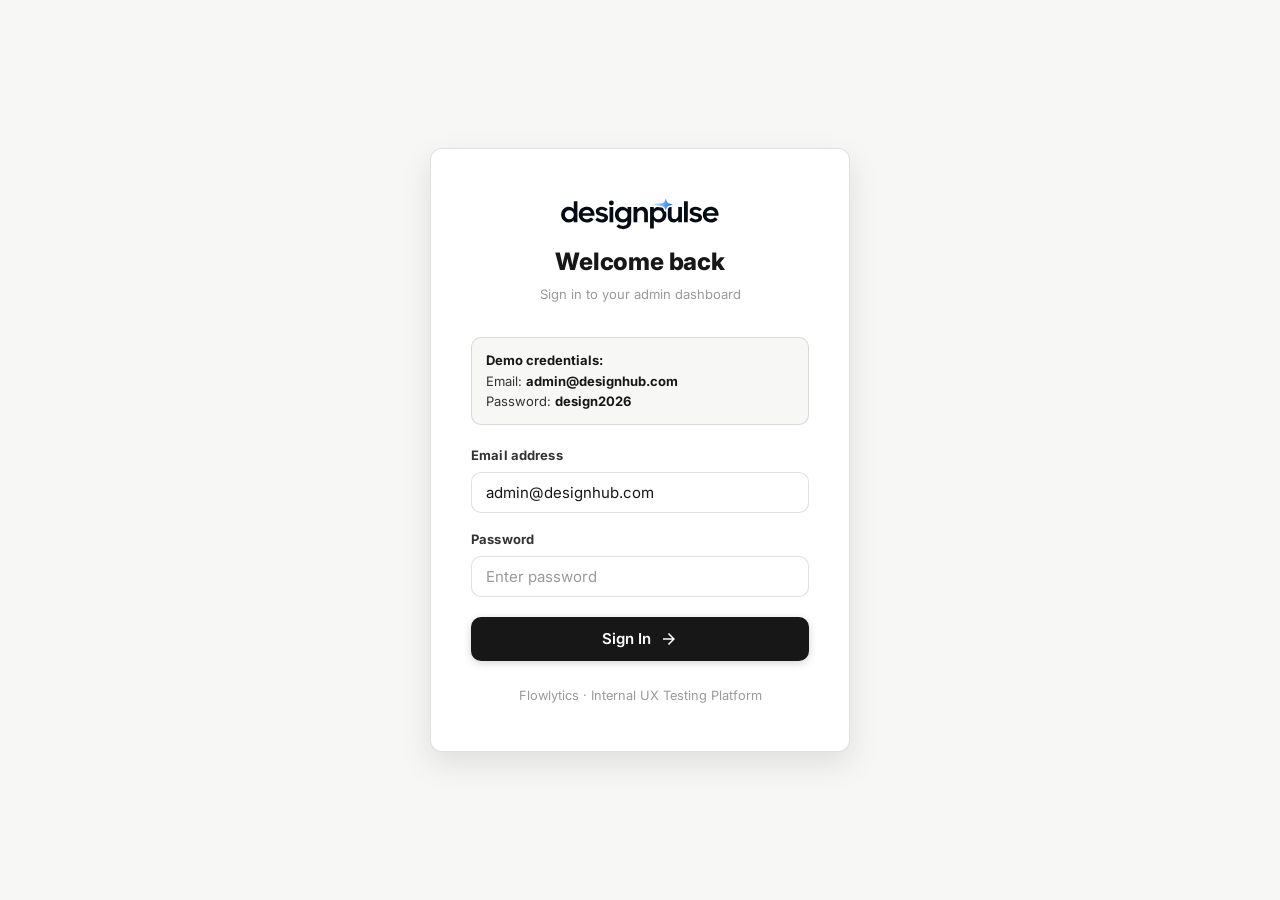
==== admin/index.html @ f1238954 "Initial commit: Design Test Hub / Flowlytics static prototype UX testing platform prototype - admin " ====
<!DOCTYPE html>
<html lang="en">
<head>
  <meta charset="UTF-8">
  <meta name="viewport" content="width=device-width, initial-scale=1.0">
  <title>Dashboard · Flowlytics</title>
  <meta name="description" content="Admin dashboard for Flowlytics - manage your UX testing studies">
  <link rel="stylesheet" href="../css/globals.css">
  <style>
    .study-card {
      position: relative;
      display: flex;
      flex-direction: column;
      background: var(--bg-card);
      border: 1px solid var(--border-subtle);
      border-radius: var(--radius-xl);
      overflow: hidden;
      transition: all var(--transition-fast);
      cursor: pointer;
    }
    .study-card:hover {
      border-color: var(--border-default);
      box-shadow: var(--shadow-md);
      transform: translateY(-2px);
    }
    .study-card-delete-btn {
      flex-shrink: 0;
      width: 28px;
      height: 28px;
      border-radius: var(--radius-sm);
      border: 1px solid rgba(239,68,68,0.25);
      background: rgba(239,68,68,0.08);
      color: var(--text-danger);
      display: flex;
      align-items: center;
      justify-content: center;
      opacity: 0;
      transition: opacity var(--transition-fast), background var(--transition-fast);
      cursor: pointer;
    }
    .study-card:hover .study-card-delete-btn { opacity: 1; }
    .study-card-delete-btn:hover { background: rgba(239,68,68,0.16); }
    .study-card-header-tags {
      display: flex;
      align-items: center;
      gap: 8px;
      flex-shrink: 0;
    }
    .study-card-header {
      padding: 22px 24px 16px;
      display: flex;
      align-items: flex-start;
      justify-content: space-between;
      gap: 12px;
    }
    .study-card-meta {
      display: flex;
      gap: 16px;
      padding: 0 24px 16px;
      flex-wrap: wrap;
    }
    .study-meta-stat {
      display: flex;
      align-items: center;
      gap: 5px;
      font-size: 0.8125rem;
      color: var(--text-tertiary);
    }
    .study-meta-stat strong { color: var(--text-secondary); font-weight: 600; }
    .study-card-actions {
      margin-top: auto;
      display: flex;
      gap: 8px;
      padding: 14px 24px;
      border-top: 1px solid var(--border-subtle);
      background: var(--bg-surface);
      flex-wrap: wrap;
    }
    .studies-grid {
      display: grid;
      grid-template-columns: repeat(auto-fill, minmax(340px, 1fr));
      gap: 16px;
    }
    .create-study-btn {
      background: var(--bg-card);
      border: 2px dashed var(--border-default);
      border-radius: var(--radius-xl);
      padding: 40px 24px;
      text-align: center;
      cursor: pointer;
      transition: all var(--transition-normal);
      display: flex;
      flex-direction: column;
      align-items: center;
      gap: 10px;
    }
    .create-study-btn:hover {
      background: var(--bg-card-hover);
      border-color: var(--brand-primary);
      transform: translateY(-2px);
    }
    .create-study-btn .cs-icon {
      width: 52px; height: 52px;
      background: linear-gradient(135deg, var(--brand-accent), var(--brand-primary));
      border-radius: var(--radius-lg);
      display: flex; align-items: center; justify-content: center;
      color: #fff;
      margin-bottom: 4px;
    }
    .completion-bar {
      height: 4px;
      background: var(--bg-card-hover);
      border-radius: 2px;
      overflow: hidden;
      margin: 12px 24px 18px;
    }
    .completion-fill {
      height: 100%;
      border-radius: 2px;
      background: linear-gradient(90deg, var(--brand-primary), var(--brand-accent));
      transition: width 0.6s ease;
    }
    .header-stats {
      display: grid;
      grid-template-columns: repeat(4, 1fr);
      gap: 12px;
    }
    .dashboard-hero {
      position: relative;
      margin: -32px -40px 32px;
      padding: 32px 40px 28px;
      overflow: hidden;
      background-image: url('../top-bg.png');
      background-size: cover;
      background-position: center;
    }
    .dashboard-hero-inner { max-width: 1100px; margin: 0 auto; }
    .dashboard-hero .page-title, .dashboard-hero .page-subtitle { color: #fff; }
    .dashboard-hero .btn-primary {
      background: linear-gradient(135deg, #ffffff, #e2e2e2);
      color: #171717;
      box-shadow: 0 2px 10px rgba(0,0,0,0.25);
    }
    .dashboard-hero .btn-primary:hover:not(:disabled) {
      background: linear-gradient(135deg, #ffffff, #f2f2f2);
      box-shadow: 0 4px 16px rgba(0,0,0,0.3);
    }
    .dashboard-hero .page-subtitle { color: rgba(255,255,255,0.75); }
    .view-toggle {
      display: flex;
      gap: 2px;
      background: var(--bg-surface);
      border: 1px solid var(--border-subtle);
      border-radius: var(--radius-md);
      padding: 3px;
      flex-shrink: 0;
    }
    .view-toggle-btn {
      width: 30px; height: 28px;
      display: flex; align-items: center; justify-content: center;
      border-radius: var(--radius-sm);
      border: none;
      background: transparent;
      color: var(--text-tertiary);
      cursor: pointer;
      transition: all var(--transition-fast);
    }
    .view-toggle-btn.active { background: var(--bg-card); color: var(--text-primary); box-shadow: var(--shadow-sm); }
    .view-toggle-btn:hover:not(.active) { color: var(--text-primary); }
    .studies-list { display: flex; flex-direction: column; gap: 10px; }
    .study-list-row {
      position: relative;
      display: flex;
      align-items: center;
      justify-content: space-between;
      gap: 16px;
      background: var(--bg-card);
      border: 1px solid var(--border-subtle);
      border-radius: var(--radius-lg);
      padding: 16px 20px;
      cursor: pointer;
      transition: all var(--transition-fast);
      flex-wrap: wrap;
    }
    .study-list-row:hover { border-color: var(--border-default); box-shadow: var(--shadow-sm); }
    .study-list-info { flex: 1; min-width: 220px; }
    .study-list-title-row { display: flex; align-items: center; gap: 10px; margin-bottom: 4px; flex-wrap: wrap; }
    .study-list-title-row h3 { font-size: 0.9375rem; }
    .study-list-meta { display: flex; align-items: center; gap: 8px; font-size: 0.8125rem; color: var(--text-tertiary); flex-wrap: wrap; }
    .study-list-actions { display: flex; gap: 8px; flex-wrap: wrap; align-items: center; }
  </style>
</head>
<body>
  <div id="toast-container"></div>

  <div class="admin-layout">
    <!-- SIDEBAR -->
    <aside class="sidebar" id="sidebar">
      <div class="sidebar-logo">
        <div class="logo-mark">
          <img src="../flowlytics.svg" alt="Flowlytics" class="logo-wordmark">
        </div>
      </div>
      <nav class="sidebar-nav">
        <span class="nav-label">Menu</span>
        <button class="nav-item active" id="nav-dashboard" onclick="UI.navigate('index.html')">
          <span class="material-symbols-outlined nav-icon" aria-hidden="true">dashboard</span> Dashboard
        </button>
        <button class="nav-item" id="nav-studies" onclick="UI.navigate('index.html')">
          <span class="material-symbols-outlined nav-icon" aria-hidden="true">assignment</span> Studies
        </button>
        <button class="nav-item" id="nav-create" onclick="UI.navigate('create.html')">
          <span class="material-symbols-outlined nav-icon" aria-hidden="true">add</span> Create Study
        </button>
        <span class="nav-label">Account</span>
        <button class="nav-item" id="nav-logout" onclick="handleLogout()">
          <span class="material-symbols-outlined nav-icon" aria-hidden="true">logout</span> Sign Out
        </button>
      </nav>
    </aside>

    <!-- MAIN -->
    <main class="admin-main">
      <div class="dashboard-hero">
        <div class="dashboard-hero-inner">
          <div class="page-header">
            <div>
              <h1 class="page-title">Dashboard</h1>
              <p class="page-subtitle">Manage your UX testing studies and view results</p>
            </div>
            <div class="page-actions">
              <button class="btn btn-primary" onclick="UI.navigate('create.html')">
                <span class="material-symbols-outlined" aria-hidden="true">add</span> Create New Study
              </button>
            </div>
          </div>

          <!-- Search -->
          <div style="position:relative;max-width:420px;margin-bottom:20px">
            <span class="material-symbols-outlined icon-sm" style="position:absolute;left:14px;top:50%;transform:translateY(-50%);color:var(--text-muted)" aria-hidden="true">search</span>
            <input type="text" id="study-search" class="form-input" placeholder="Search studies..." style="padding-left:40px" oninput="renderPage()">
          </div>

          <!-- Global stats -->
          <div class="header-stats" id="header-stats"></div>
        </div>
      </div>

      <div class="page-container">
        <!-- Studies -->
        <div class="section-header">
          <span class="section-title">Recent Studies</span>
          <div class="section-line"></div>
          <div class="view-toggle">
            <button class="view-toggle-btn active" id="view-grid-btn" onclick="setViewMode('grid')" title="Grid view">
              <span class="material-symbols-outlined icon-sm" aria-hidden="true">grid_view</span>
            </button>
            <button class="view-toggle-btn" id="view-list-btn" onclick="setViewMode('list')" title="List view">
              <span class="material-symbols-outlined icon-sm" aria-hidden="true">view_list</span>
            </button>
          </div>
        </div>

        <div class="studies-grid" id="studies-grid">
          <div style="text-align:center;padding:60px 20px;color:var(--text-muted)">Loading...</div>
        </div>
      </div>
    </main>
  </div>

  <script src="../js/store.js"></script>
  <script src="../js/ui.js"></script>
  <script>
    // Auth guard
    if (!DTH.Auth.isLoggedIn()) {
      window.location.href = 'login.html';
    }

    // Seed demo data
    DTH.seedDemo();

    function handleLogout() {
      DTH.Auth.logout();
      window.location.href = 'login.html';
    }

    function renderStats(studies) {
      const totalStudies = studies.length;
      let totalTesters = 0;
      studies.forEach(s => {
        const stats = DTH.Analytics.studyStats(s.id);
        totalTesters += stats.total;
      });
      const published = studies.filter(s => s.status === 'published').length;

      document.getElementById('header-stats').innerHTML = `
        <div class="stat-card">
          <div class="stat-value">${totalStudies}</div>
          <div class="stat-label">Total Studies</div>
        </div>
        <div class="stat-card">
          <div class="stat-value">${published}</div>
          <div class="stat-label">Published</div>
        </div>
        <div class="stat-card">
          <div class="stat-value">${totalTesters}</div>
          <div class="stat-label">Total Testers</div>
        </div>
        <div class="stat-card">
          <div class="stat-value">${studies.length > 0 ? Math.round((published / totalStudies) * 100) : 0}%</div>
          <div class="stat-label">Active Rate</div>
        </div>
      `;
    }

    async function copyLink(slug, e) {
      e.stopPropagation();
      const base = window.location.href.replace(/\/admin\/.*/, '');
      const url = base + '/test/study-intro.html?slug=' + slug;
      await UI.copyToClipboard(url);
      UI.toast('Tester link copied!', 'success');
    }

    async function closeStudy(id, e) {
      e.stopPropagation();
      const ok = await UI.confirm('Close this study? Testers will no longer be able to start new test sessions.', {
        title: 'Close Study', confirmText: 'Close Study', cancelText: 'Cancel', danger: true
      });
      if (ok) {
        DTH.Studies.close(id);
        renderPage();
        UI.toast('Study closed', 'info');
      }
    }

    async function deleteStudy(id, name, e) {
      e.stopPropagation();
      const ok = await UI.confirm(`Delete "${name}"? This will permanently remove the study and all its data.`, {
        title: 'Delete Study', confirmText: 'Delete', cancelText: 'Cancel', danger: true
      });
      if (ok) {
        DTH.Studies.delete(id);
        renderPage();
        UI.toast('Study deleted', 'info');
      }
    }

    function escHtml(str) {
      return String(str || '').replace(/&/g,'&amp;').replace(/</g,'&lt;').replace(/>/g,'&gt;').replace(/"/g,'&quot;').replace(/'/g,'&#39;');
    }

    // ===== VIEW MODE (grid / list) =====
    let viewMode = 'grid';

    function setViewMode(mode) {
      viewMode = mode;
      document.getElementById('view-grid-btn').classList.toggle('active', mode === 'grid');
      document.getElementById('view-list-btn').classList.toggle('active', mode === 'list');
      renderPage();
    }

    function studyActionButtons(study) {
      return `
        <button class="btn btn-secondary btn-sm" onclick="window.location.href='edit.html?id=${study.id}'">
          <span class="material-symbols-outlined icon-sm" aria-hidden="true">edit</span> Edit
        </button>
        <button class="btn btn-secondary btn-sm" onclick="window.location.href='../results/results-template.html?slug=${study.slug}'">
          <span class="material-symbols-outlined icon-sm" aria-hidden="true">bar_chart</span> Results
        </button>
        ${study.status === 'published' ? `
          <button class="btn btn-secondary btn-sm" onclick="copyLink('${study.slug}', event)" title="Copy tester link">
            <span class="material-symbols-outlined icon-sm" aria-hidden="true">link</span> Copy Link
          </button>
        ` : `
          <button class="btn btn-primary btn-sm" onclick="window.location.href='edit.html?id=${study.id}'">
            Publish
          </button>
        `}
        ${study.status === 'published' ? `
          <button class="btn btn-ghost btn-sm" onclick="closeStudy('${study.id}', event)">Close</button>
        ` : ''}
      `;
    }

    function renderStudyCard(study) {
      const stats = DTH.Analytics.studyStats(study.id);
      const flowCount = (study.flows || []).length;

      return `
        <div class="study-card" onclick="window.location.href='edit.html?id=${study.id}'">
          <div class="study-card-header">
            <div>
              <h3 style="font-size:0.9375rem;margin-bottom:6px">${study.name}</h3>
              <span style="font-size:0.8rem;color:var(--text-muted)">${UI.formatDate(study.created_at)}</span>
            </div>
            <div class="study-card-header-tags">
              ${UI.statusBadge(study.status)}
              <button class="study-card-delete-btn" onclick="deleteStudy('${study.id}','${study.name.replace(/'/g,"\\'")}',event)" title="Delete study">
                <span class="material-symbols-outlined icon-sm" aria-hidden="true">delete</span>
              </button>
            </div>
          </div>

          <div class="completion-bar">
            <div class="completion-fill" style="width:${stats.completionRate}%"></div>
          </div>

          <div class="study-card-meta">
            <div class="study-meta-stat"><span class="material-symbols-outlined icon-xs" aria-hidden="true">bar_chart</span> <strong>${flowCount}</strong> flows</div>
            <div class="study-meta-stat"><span class="material-symbols-outlined icon-xs" aria-hidden="true">group</span> <strong>${stats.total}</strong> testers</div>
            <div class="study-meta-stat"><span class="material-symbols-outlined icon-xs" aria-hidden="true">check_circle</span> <strong>${stats.completed}</strong> completed</div>
            <div class="study-meta-stat"><span class="material-symbols-outlined icon-xs" aria-hidden="true">trending_up</span> <strong>${stats.completionRate}%</strong> completion</div>
          </div>

          <div class="study-card-actions" onclick="event.stopPropagation()">
            ${studyActionButtons(study)}
          </div>
        </div>
      `;
    }

    function renderStudyListRow(study) {
      const stats = DTH.Analytics.studyStats(study.id);
      const flowCount = (study.flows || []).length;

      return `
        <div class="study-list-row" onclick="window.location.href='edit.html?id=${study.id}'">
          <div class="study-list-info">
            <div class="study-list-title-row">
              <h3>${study.name}</h3>
              ${UI.statusBadge(study.status)}
            </div>
            <div class="study-list-meta">
              <span>${UI.formatDate(study.created_at)}</span>
              <span>·</span>
              <span>${flowCount} flow${flowCount !== 1 ? 's' : ''}</span>
              <span>·</span>
              <span>${stats.total} testers</span>
              <span>·</span>
              <span>${stats.completionRate}% completion</span>
            </div>
          </div>
          <div class="study-list-actions" onclick="event.stopPropagation()">
            ${studyActionButtons(study)}
            <button class="btn btn-ghost btn-icon" onclick="deleteStudy('${study.id}','${study.name.replace(/'/g,"\\'")}',event)" title="Delete study">
              <span class="material-symbols-outlined icon-sm" aria-hidden="true">delete</span>
            </button>
          </div>
        </div>
      `;
    }

    function renderPage() {
      const allStudies = DTH.Studies.getAll().sort((a, b) => new Date(b.created_at) - new Date(a.created_at));
      renderStats(allStudies);

      const grid = document.getElementById('studies-grid');
      grid.className = viewMode === 'list' ? 'studies-list' : 'studies-grid';

      if (allStudies.length === 0) {
        grid.innerHTML = `
          <div class="create-study-btn" onclick="UI.navigate('create.html')">
            <div class="cs-icon"><span class="material-symbols-outlined icon-lg" aria-hidden="true">add</span></div>
            <div style="font-size:1rem;font-weight:700;color:var(--text-primary)">Create your first study</div>
            <div style="font-size:0.875rem;color:var(--text-tertiary)">Start collecting UX feedback</div>
          </div>
        `;
        return;
      }

      const query = (document.getElementById('study-search')?.value || '').trim().toLowerCase();
      const studies = query ? allStudies.filter(s => s.name.toLowerCase().includes(query)) : allStudies;

      if (studies.length === 0) {
        grid.innerHTML = `
          <div style="grid-column:1/-1;text-align:center;padding:60px 20px;color:var(--text-muted)">
            <span class="material-symbols-outlined" style="font-size:2.5rem;margin-bottom:12px;display:block" aria-hidden="true">search_off</span>
            No studies match "${escHtml(query)}"
          </div>
        `;
        return;
      }

      grid.innerHTML = studies.map(viewMode === 'list' ? renderStudyListRow : renderStudyCard).join('');
    }

    renderPage();
  </script>
</body>
</html>
---- css/globals.css ----
/* ===== FLOWLYTICS - GLOBAL DESIGN SYSTEM (neutral SaaS theme) ===== */

@import url('https://fonts.googleapis.com/css2?family=Material+Symbols+Outlined:opsz,wght,FILL,GRAD@20..48,300..500,0..1,-25..0&display=block');
@import url('https://fonts.googleapis.com/css2?family=Inter:ital,opsz,wght@0,14..32,100..900;1,14..32,100..900&display=swap');

/* ===== TOKENS ===== */
:root {
  --brand-primary: #171717;
  --brand-primary-light: #F2F1EE;
  --brand-primary-dark: #000000;
  --brand-accent: #404040;
  --brand-accent-light: #6E6E6E;
  --brand-success: #10B981;
  --brand-warning: #F59E0B;
  --brand-danger: #EF4444;

  --text-success: #047857;
  --text-warning: #92400E;
  --text-danger: #B91C1C;

  --bg-base: #FFFFFF;
  --bg-surface: #F7F7F5;
  --bg-elevated: #FFFFFF;
  --bg-card: #FFFFFF;
  --bg-card-hover: #F2F2F0;
  --bg-overlay: rgba(20,20,20,0.5);

  --border-subtle: rgba(0,0,0,0.07);
  --border-default: rgba(0,0,0,0.12);
  --border-active: rgba(23,23,23,0.4);

  --text-primary: #171717;
  --text-secondary: #333333;
  --text-tertiary: #6B6B6B;
  --text-muted: #9A9A9A;

  --radius-sm: 8px;
  --radius-md: 10px;
  --radius-lg: 12px;
  --radius-xl: 12px;
  --radius-2xl: 12px;
  --radius-full: 9999px;

  --shadow-sm: 0 1px 3px rgba(0,0,0,0.05);
  --shadow-md: 0 4px 16px rgba(0,0,0,0.07);
  --shadow-lg: 0 12px 32px rgba(0,0,0,0.10);
  --shadow-glow: 0 0 24px rgba(0,0,0,0.08);

  --transition-fast: 0.12s ease;
  --transition-normal: 0.22s ease;
  --transition-slow: 0.4s ease;

  --font-sans: 'Inter', Arial, 'Helvetica Neue', Helvetica, sans-serif;
  --font-mono: ui-monospace, SFMono-Regular, Menlo, Consolas, monospace;

  --sidebar-width: 248px;
}

/* ===== RESET ===== */
*, *::before, *::after { box-sizing: border-box; margin: 0; padding: 0; }

html { scroll-behavior: smooth; }

body {
  font-family: var(--font-sans);
  background: var(--bg-base);
  color: var(--text-secondary);
  line-height: 1.6;
  -webkit-font-smoothing: antialiased;
  min-height: 100vh;
}

a { color: inherit; text-decoration: none; }
img, svg { display: block; }
button { cursor: pointer; font-family: inherit; }
input, textarea, select { font-family: inherit; }

/* ===== ICONS (Material Symbols Outlined) ===== */
.material-symbols-outlined {
  font-family: 'Material Symbols Outlined';
  font-weight: normal;
  font-style: normal;
  font-size: 20px;
  line-height: 1;
  letter-spacing: normal;
  text-transform: none;
  display: inline-flex;
  white-space: nowrap;
  word-wrap: normal;
  direction: ltr;
  -webkit-font-smoothing: antialiased;
  flex-shrink: 0;
  font-variation-settings: 'FILL' 0, 'wght' 400, 'GRAD' 0, 'opsz' 20;
}

.icon-xs { font-size: 16px !important; }
.icon-sm { font-size: 18px !important; }
.icon-lg { font-size: 32px !important; }
.icon-xl { font-size: 46px !important; }

/* ===== SCROLLBAR ===== */
::-webkit-scrollbar { width: 6px; height: 6px; }
::-webkit-scrollbar-track { background: transparent; }
::-webkit-scrollbar-thumb { background: var(--border-default); border-radius: 3px; }
::-webkit-scrollbar-thumb:hover { background: var(--text-muted); }

/* ===== TYPOGRAPHY ===== */
h1 { font-size: clamp(1.6rem, 3vw, 2.5rem); font-weight: 800; letter-spacing: -0.01em; line-height: 1.2; color: var(--text-primary); }
h2 { font-size: clamp(1.2rem, 2.5vw, 1.75rem); font-weight: 700; letter-spacing: -0.01em; line-height: 1.3; color: var(--text-primary); }
h3 { font-size: 1.125rem; font-weight: 700; color: var(--text-primary); }
h4 { font-size: 0.9375rem; font-weight: 700; color: var(--text-primary); }
p  { color: var(--text-secondary); line-height: 1.7; }

/* ===== LAYOUT ===== */
.admin-layout {
  display: flex;
  min-height: 100vh;
}

.admin-main {
  flex: 1;
  margin-left: var(--sidebar-width);
  padding: 32px 40px;
  min-height: 100vh;
  background: var(--bg-base);
}

.page-container {
  max-width: 1100px;
  margin: 0 auto;
}

/* ===== SIDEBAR ===== */
.sidebar {
  position: fixed;
  top: 0; left: 0;
  width: var(--sidebar-width);
  height: 100vh;
  background: var(--bg-surface);
  border-right: 1px solid var(--border-subtle);
  display: flex;
  flex-direction: column;
  z-index: 100;
  overflow-y: auto;
}

.sidebar-logo {
  padding: 24px 20px 20px;
  border-bottom: 1px solid var(--border-subtle);
}

.sidebar-logo .logo-mark {
  display: flex;
  align-items: center;
  gap: 10px;
  margin-bottom: 4px;
}

.logo-wordmark {
  width: 132px;
  height: auto;
  display: block;
}

.sidebar-nav {
  padding: 16px 12px;
  flex: 1;
  display: flex;
  flex-direction: column;
  gap: 2px;
}

.nav-label {
  font-size: 0.6875rem;
  font-weight: 700;
  letter-spacing: 0.08em;
  text-transform: uppercase;
  color: var(--text-muted);
  padding: 8px 8px 4px;
  margin-top: 8px;
}

.nav-item {
  display: flex;
  align-items: center;
  gap: 12px;
  padding: 10px 14px;
  border-radius: var(--radius-md);
  font-size: 0.875rem;
  font-weight: 500;
  color: var(--text-secondary);
  transition: all var(--transition-fast);
  cursor: pointer;
  border: none;
  background: transparent;
  width: 100%;
  text-align: left;
}

.nav-item:hover {
  background: var(--bg-card-hover);
  color: var(--text-primary);
}

.nav-item.active {
  background: var(--bg-card-hover);
  color: var(--text-primary);
  font-weight: 700;
}

.nav-item .nav-icon {
  flex-shrink: 0;
}

/* ===== BUTTONS ===== */
.btn {
  display: inline-flex;
  align-items: center;
  justify-content: center;
  gap: 8px;
  padding: 10px 20px;
  border-radius: var(--radius-md);
  font-size: 0.875rem;
  font-weight: 600;
  border: none;
  cursor: pointer;
  transition: all var(--transition-fast);
  white-space: nowrap;
  text-decoration: none;
  user-select: none;
}

.btn:disabled {
  opacity: 0.45;
  cursor: not-allowed;
  pointer-events: none;
}

.btn-primary {
  background: var(--brand-primary);
  color: #fff;
  box-shadow: 0 2px 8px rgba(0,0,0,0.18);
}
.btn-primary:hover:not(:disabled) {
  background: var(--brand-primary-dark);
  box-shadow: 0 4px 14px rgba(0,0,0,0.26);
  transform: translateY(-1px);
}
.btn-primary:active { transform: translateY(0); }

.btn-secondary {
  background: var(--bg-card);
  color: var(--text-secondary);
  border: 1px solid var(--border-default);
}
.btn-secondary:hover:not(:disabled) {
  background: var(--bg-card-hover);
  color: var(--text-primary);
  border-color: var(--text-muted);
}

.btn-ghost {
  background: transparent;
  color: var(--text-secondary);
}
.btn-ghost:hover:not(:disabled) {
  background: var(--bg-card-hover);
  color: var(--text-primary);
}

.btn-danger {
  background: rgba(239,68,68,0.08);
  color: var(--text-danger);
  border: 1px solid rgba(239,68,68,0.25);
}
.btn-danger:hover:not(:disabled) {
  background: rgba(239,68,68,0.16);
}

.btn-success {
  background: var(--text-success);
  color: #fff;
  box-shadow: 0 2px 8px rgba(4,120,87,0.24);
}
.btn-success:hover:not(:disabled) {
  background: #065F46;
  transform: translateY(-1px);
  box-shadow: 0 4px 14px rgba(4,120,87,0.32);
}

.btn-sm { padding: 7px 14px; font-size: 0.8125rem; border-radius: var(--radius-sm); }
.btn-lg { padding: 14px 30px; font-size: 1rem; border-radius: var(--radius-md); }
.btn-xl { padding: 18px 42px; font-size: 1.0625rem; border-radius: var(--radius-md); }
.btn-icon { width: 38px; height: 38px; padding: 0; border-radius: var(--radius-sm); }

/* ===== FORM INPUTS ===== */
.form-group { display: flex; flex-direction: column; gap: 6px; }

.form-label {
  font-size: 0.8125rem;
  font-weight: 700;
  color: var(--text-secondary);
  letter-spacing: 0.01em;
}

.form-label .required { color: var(--text-danger); margin-left: 2px; }

.form-input, .form-textarea, .form-select {
  background: var(--bg-base);
  border: 1px solid var(--border-default);
  border-radius: var(--radius-md);
  color: var(--text-primary);
  font-size: 0.9375rem;
  padding: 10px 14px;
  width: 100%;
  transition: border-color var(--transition-fast), box-shadow var(--transition-fast);
  outline: none;
}

.form-input::placeholder, .form-textarea::placeholder {
  color: var(--text-muted);
}

.form-input:focus, .form-textarea:focus, .form-select:focus {
  border-color: var(--brand-primary);
  box-shadow: 0 0 0 3px rgba(23,23,23,0.10);
}

.form-input.error, .form-textarea.error {
  border-color: var(--text-danger);
  box-shadow: 0 0 0 3px rgba(185,28,28,0.1);
}

.form-textarea { min-height: 90px; resize: vertical; }
.form-select { appearance: none; background-image: url("data:image/svg+xml,%3Csvg xmlns='http://www.w3.org/2000/svg' width='16' height='16' fill='%236B6B6B' viewBox='0 0 16 16'%3E%3Cpath d='M7.247 11.14L2.451 5.658C1.885 5.013 2.345 4 3.204 4h9.592a1 1 0 0 1 .753 1.659l-4.796 5.48a1 1 0 0 1-1.506 0z'/%3E%3C/svg%3E"); background-repeat: no-repeat; background-position: right 14px center; padding-right: 36px; }

.form-hint { font-size: 0.8125rem; color: var(--text-tertiary); }
.form-error { font-size: 0.8125rem; color: var(--text-danger); }

/* ===== TOGGLE ===== */
.toggle-wrapper {
  display: flex;
  align-items: center;
  gap: 10px;
}

.toggle {
  position: relative;
  width: 42px; height: 24px;
  flex-shrink: 0;
}

.toggle input { display: none; }

.toggle-track {
  position: absolute;
  inset: 0;
  background: var(--bg-card-hover);
  border: 1px solid var(--border-default);
  border-radius: var(--radius-full);
  cursor: pointer;
  transition: all var(--transition-fast);
}

.toggle input:checked + .toggle-track {
  background: var(--brand-primary);
  border-color: var(--brand-primary);
}

.toggle-track::after {
  content: '';
  position: absolute;
  top: 2px; left: 2px;
  width: 18px; height: 18px;
  background: white;
  border-radius: 50%;
  box-shadow: 0 1px 2px rgba(0,0,0,0.25);
  transition: transform var(--transition-fast);
}

.toggle input:checked + .toggle-track::after {
  transform: translateX(18px);
}

.toggle-label { font-size: 0.875rem; font-weight: 500; color: var(--text-secondary); cursor: pointer; }

/* ===== CARDS ===== */
.card {
  background: var(--bg-card);
  border: 1px solid var(--border-subtle);
  border-radius: var(--radius-xl);
  overflow: hidden;
  transition: border-color var(--transition-fast), box-shadow var(--transition-fast);
}

.card:hover { border-color: var(--border-default); }
.card-hover:hover { box-shadow: var(--shadow-lg); transform: translateY(-2px); }

.card-header {
  padding: 22px 26px;
  border-bottom: 1px solid var(--border-subtle);
  display: flex;
  align-items: center;
  justify-content: space-between;
  gap: 12px;
}

.card-body { padding: 26px; }
.card-footer { padding: 16px 26px; border-top: 1px solid var(--border-subtle); display: flex; align-items: center; gap: 10px; flex-wrap: wrap; }

/* ===== BADGES ===== */
.badge {
  display: inline-flex;
  align-items: center;
  gap: 5px;
  padding: 3px 10px;
  border-radius: var(--radius-sm);
  font-size: 0.75rem;
  font-weight: 700;
  letter-spacing: 0.03em;
  text-transform: uppercase;
}

.badge-draft { background: rgba(0,0,0,0.05); color: var(--text-tertiary); border: 1px solid rgba(0,0,0,0.12); }
.badge-published { background: rgba(16,185,129,0.10); color: var(--text-success); border: 1px solid rgba(16,185,129,0.3); }
.badge-closed { background: rgba(239,68,68,0.08); color: var(--text-danger); border: 1px solid rgba(239,68,68,0.25); }

/* ===== STAT BLOCKS ===== */
.stats-grid {
  display: grid;
  grid-template-columns: repeat(auto-fit, minmax(140px, 1fr));
  gap: 14px;
  margin-bottom: 24px;
}

.stat-card {
  background: var(--bg-card);
  border: 1px solid var(--border-subtle);
  border-radius: var(--radius-lg);
  padding: 20px 22px;
  box-shadow: var(--shadow-sm);
}

.stat-value {
  font-size: 2rem;
  font-weight: 800;
  line-height: 1;
  color: var(--text-primary);
}

.stat-label { font-size: 0.8125rem; color: var(--text-tertiary); margin-top: 4px; font-weight: 600; }

/* ===== MODAL ===== */
.modal-overlay {
  position: fixed;
  inset: 0;
  background: var(--bg-overlay);
  backdrop-filter: blur(8px);
  -webkit-backdrop-filter: blur(8px);
  z-index: 1000;
  display: flex;
  align-items: center;
  justify-content: center;
  padding: 20px;
  opacity: 0;
  transition: opacity var(--transition-normal);
}

.modal-overlay.visible { opacity: 1; }

.modal {
  background: var(--bg-elevated);
  border: 1px solid var(--border-default);
  border-radius: var(--radius-2xl);
  box-shadow: var(--shadow-lg);
  width: 100%;
  max-width: 560px;
  transform: translateY(20px) scale(0.97);
  transition: transform var(--transition-normal);
  overflow: hidden;
}

.modal-overlay.visible .modal { transform: translateY(0) scale(1); }

.modal-header {
  padding: 24px 28px 20px;
  display: flex;
  align-items: center;
  justify-content: space-between;
  border-bottom: 1px solid var(--border-subtle);
}

.modal-body { padding: 24px 28px; }
.modal-footer { padding: 16px 28px 24px; display: flex; gap: 10px; justify-content: flex-end; }

/* ===== TOAST ===== */
#toast-container {
  position: fixed;
  bottom: 24px;
  right: 24px;
  z-index: 9999;
  display: flex;
  flex-direction: column;
  gap: 10px;
  pointer-events: none;
}

.toast {
  display: flex;
  align-items: center;
  gap: 12px;
  padding: 14px 18px;
  background: var(--bg-elevated);
  border: 1px solid var(--border-default);
  border-radius: var(--radius-lg);
  box-shadow: var(--shadow-lg);
  font-size: 0.875rem;
  font-weight: 500;
  color: var(--text-primary);
  min-width: 280px;
  max-width: 380px;
  pointer-events: all;
  transform: translateX(120%);
  transition: transform var(--transition-normal);
}

.toast.show { transform: translateX(0); }
.toast.success { border-color: rgba(16,185,129,0.4); }
.toast.success .toast-icon { color: var(--text-success); }
.toast.error { border-color: rgba(239,68,68,0.4); }
.toast.error .toast-icon { color: var(--text-danger); }
.toast.info { border-color: var(--border-active); }
.toast.info .toast-icon { color: var(--text-primary); }
.toast.warning { border-color: rgba(245,158,11,0.4); }
.toast.warning .toast-icon { color: var(--text-warning); }
.toast-icon { flex-shrink: 0; }

/* ===== FLOW CARD ===== */
.flow-card {
  background: var(--bg-card);
  border: 1px solid var(--border-subtle);
  border-radius: var(--radius-xl);
  overflow: hidden;
  transition: border-color var(--transition-fast);
  box-shadow: var(--shadow-sm);
}

.flow-card:hover { border-color: var(--border-default); }

.flow-card-header {
  display: flex;
  align-items: center;
  gap: 14px;
  padding: 18px 22px;
  cursor: pointer;
  user-select: none;
}

.flow-number {
  width: 28px; height: 28px;
  background: linear-gradient(135deg, var(--brand-accent), var(--brand-primary));
  border-radius: var(--radius-sm);
  display: flex; align-items: center; justify-content: center;
  font-size: 0.75rem;
  font-weight: 800;
  color: #fff;
  flex-shrink: 0;
}

.flow-card-title { flex: 1; font-weight: 700; font-size: 0.9375rem; color: var(--text-primary); }
.flow-card-subtitle { font-size: 0.8125rem; color: var(--text-tertiary); margin-top: 1px; }

.flow-expand-icon { color: var(--text-muted); transition: transform var(--transition-fast); }
.flow-card.expanded .flow-expand-icon { transform: rotate(180deg); }

.flow-card-body {
  padding: 0 22px 22px;
  display: none;
  flex-direction: column;
  gap: 18px;
  border-top: 1px solid var(--border-subtle);
  padding-top: 20px;
}

.flow-card.expanded .flow-card-body { display: flex; }

.flow-card-actions {
  display: flex;
  gap: 8px;
  padding: 12px 22px;
  border-top: 1px solid var(--border-subtle);
  background: var(--bg-surface);
}

/* ===== QUESTION CARD ===== */
.question-card {
  background: var(--bg-surface);
  border: 1px solid var(--border-subtle);
  border-radius: var(--radius-lg);
  padding: 16px;
  transition: border-color var(--transition-fast);
  position: relative;
}

.question-card:hover { border-color: var(--border-default); }

.question-drag-handle {
  position: absolute;
  top: 50%; left: -2px;
  transform: translateY(-50%);
  color: var(--text-muted);
  cursor: grab;
  padding: 4px;
  opacity: 0;
  transition: opacity var(--transition-fast);
}

.question-card:hover .question-drag-handle { opacity: 1; }

.question-header {
  display: flex;
  align-items: flex-start;
  gap: 10px;
  margin-bottom: 12px;
}

.question-number {
  width: 22px; height: 22px;
  background: var(--bg-card);
  border: 1px solid var(--border-default);
  border-radius: var(--radius-sm);
  display: flex; align-items: center; justify-content: center;
  font-size: 0.6875rem;
  font-weight: 700;
  color: var(--text-secondary);
  flex-shrink: 0;
  margin-top: 2px;
}

/* ===== TESTER EXPERIENCE ===== */
.tester-layout {
  min-height: 100vh;
  background: var(--bg-base);
  display: flex;
  flex-direction: column;
}

.tester-header {
  padding: 16px 24px;
  background: var(--bg-surface);
  border-bottom: 1px solid var(--border-subtle);
  display: flex;
  align-items: center;
  gap: 16px;
  position: sticky;
  top: 0;
  z-index: 50;
}

.progress-dots {
  display: flex;
  gap: 6px;
  align-items: center;
}

.progress-dot {
  width: 8px; height: 8px;
  border-radius: 50%;
  background: var(--border-default);
  border: 1px solid var(--border-default);
  transition: all var(--transition-normal);
}

.progress-dot.active {
  background: var(--brand-primary);
  border-color: var(--brand-primary);
  width: 24px;
  border-radius: 4px;
  box-shadow: 0 0 6px rgba(0,0,0,0.3);
}

.progress-dot.completed {
  background: var(--brand-success);
  border-color: var(--brand-success);
}

/* ===== FIGMA EMBED ===== */
.figma-container {
  position: relative;
  width: 100%;
  display: flex;
  justify-content: center;
  padding: 20px 0;
}

.figma-embed-frame {
  position: relative;
  width: 420px;
  max-width: 100%;
  border-radius: 0;
  overflow: visible;
  background: transparent;
}

.figma-embed-frame iframe {
  width: 100%;
  height: 820px;
  border: none;
  display: block;
}

.figma-loading {
  position: absolute;
  inset: 0;
  display: flex;
  flex-direction: column;
  align-items: center;
  justify-content: center;
  gap: 12px;
  background: var(--bg-surface);
  font-size: 0.875rem;
  color: var(--text-tertiary);
}

/* ===== QUESTION RENDERER ===== */
.question-block {
  padding: 24px 0;
  border-bottom: 1px solid var(--border-subtle);
  transition: background-color var(--transition-fast);
}

.questions-list .question-block:first-child { padding-top: 4px; }
.questions-list .question-block:last-child { border-bottom: none; padding-bottom: 4px; }

.question-text {
  font-size: 0.9375rem;
  font-weight: 700;
  color: var(--text-primary);
  margin-bottom: 16px;
  line-height: 1.5;
  display: flex;
  align-items: center;
  gap: 8px;
  transition: color var(--transition-fast);
}

.question-block:focus-within .question-text { color: var(--brand-primary-dark); }

.question-required-star { color: var(--text-danger); margin-left: 3px; }

/* Rating */
.rating-group { display: flex; gap: 10px; }

.rating-btn {
  width: 52px; height: 52px;
  border-radius: var(--radius-md);
  border: 1.5px solid var(--border-default);
  background: var(--bg-card);
  color: var(--text-secondary);
  font-size: 1.0625rem;
  font-weight: 700;
  cursor: pointer;
  transition: all var(--transition-fast);
}

.rating-btn:hover { border-color: var(--brand-primary); background: var(--brand-primary-light); color: var(--brand-primary-dark); }
.rating-btn.selected { border-color: var(--brand-primary); background: var(--brand-primary); color: #fff; box-shadow: 0 2px 8px rgba(0,0,0,0.3); }

/* Like/Dislike */
.like-group { display: flex; gap: 12px; }

.like-btn {
  flex: 1;
  padding: 18px 14px;
  border-radius: var(--radius-md);
  border: 1.5px solid var(--border-default);
  background: var(--bg-card);
  cursor: pointer;
  transition: all var(--transition-fast);
  display: flex;
  flex-direction: column;
  align-items: center;
  gap: 8px;
  font-weight: 600;
  color: var(--text-secondary);
  font-family: inherit;
  font-size: 0.875rem;
}

.like-btn:hover { border-color: var(--brand-primary); background: var(--brand-primary-light); color: var(--brand-primary-dark); }
.like-btn.selected-like { border-color: var(--brand-success); background: rgba(16,185,129,0.08); color: var(--text-success); }
.like-btn.selected-dislike { border-color: var(--text-danger); background: rgba(239,68,68,0.08); color: var(--text-danger); }
.like-btn .btn-emoji { font-size: 1.75rem; }

/* Choice */
.choice-group { display: flex; flex-direction: column; gap: 10px; }

.choice-option {
  display: flex;
  align-items: center;
  gap: 12px;
  padding: 13px 16px;
  border-radius: var(--radius-md);
  border: 1.5px solid var(--border-default);
  background: var(--bg-card);
  cursor: pointer;
  transition: all var(--transition-fast);
  font-size: 0.9rem;
  color: var(--text-secondary);
}

.choice-option:hover { border-color: var(--brand-primary); background: var(--brand-primary-light); color: var(--text-primary); }
.choice-option.selected { border-color: var(--brand-primary); background: var(--brand-primary-light); color: var(--text-primary); font-weight: 600; }

.choice-indicator {
  width: 18px; height: 18px;
  border-radius: 50%;
  border: 1.5px solid var(--border-default);
  flex-shrink: 0;
  transition: all var(--transition-fast);
  display: flex; align-items: center; justify-content: center;
  background: var(--bg-card);
}

.choice-option.selected .choice-indicator {
  background: var(--brand-primary);
  border-color: var(--brand-primary);
}

.choice-indicator-check { font-size: 12px !important; color: white; }

.checkbox-indicator { border-radius: 5px; }

/* Yes/No */
.yesno-group { display: flex; gap: 10px; }
.yesno-btn {
  flex: 1;
  padding: 13px;
  border-radius: var(--radius-md);
  border: 1.5px solid var(--border-default);
  background: var(--bg-card);
  cursor: pointer;
  font-size: 0.9375rem;
  font-weight: 600;
  color: var(--text-secondary);
  transition: all var(--transition-fast);
  font-family: inherit;
}
.yesno-btn:hover { border-color: var(--brand-primary); background: var(--brand-primary-light); color: var(--brand-primary-dark); }
.yesno-btn.selected { border-color: var(--brand-primary); background: var(--brand-primary); color: #fff; }

/* ===== CHARTS ===== */
.chart-bar-row {
  display: flex;
  align-items: center;
  gap: 12px;
  margin-bottom: 8px;
}

.chart-bar-label { min-width: 30px; font-size: 0.875rem; color: var(--text-secondary); font-weight: 600; display: flex; align-items: center; gap: 2px; }
.chart-bar-track { flex: 1; height: 8px; background: var(--bg-card-hover); border-radius: 4px; overflow: hidden; }
.chart-bar-fill { height: 100%; border-radius: 4px; background: linear-gradient(90deg, var(--brand-accent), var(--brand-primary)); transition: width 0.6s cubic-bezier(0.25, 0.46, 0.45, 0.94); }
.chart-bar-count { min-width: 40px; font-size: 0.8125rem; color: var(--text-tertiary); text-align: right; }

/* ===== TRANSITIONS ===== */
.flow-transition {
  position: fixed;
  inset: 0;
  background: var(--bg-base);
  z-index: 500;
  display: flex;
  flex-direction: column;
  align-items: center;
  justify-content: center;
  gap: 16px;
  opacity: 0;
  pointer-events: none;
  transition: opacity var(--transition-slow);
}

.flow-transition.show { opacity: 1; pointer-events: all; }
.flow-transition-icon { color: var(--text-success); }
.flow-transition-text { font-size: 1.25rem; font-weight: 700; color: var(--text-primary); }
.flow-transition-sub { color: var(--text-secondary); }

/* ===== EMPTY STATE ===== */
.empty-state {
  text-align: center;
  padding: 60px 24px;
  color: var(--text-tertiary);
}

.empty-state-icon { margin-bottom: 16px; opacity: 0.5; color: var(--text-muted); }
.empty-state-title { font-size: 1.125rem; font-weight: 700; color: var(--text-secondary); margin-bottom: 6px; }
.empty-state-desc { font-size: 0.9rem; color: var(--text-tertiary); }

/* ===== UNSAVED INDICATOR ===== */
.unsaved-banner {
  display: flex;
  align-items: center;
  justify-content: space-between;
  padding: 10px 20px;
  background: rgba(245,158,11,0.08);
  border: 1px solid rgba(245,158,11,0.25);
  border-radius: var(--radius-md);
  margin-bottom: 20px;
  gap: 12px;
}

.unsaved-banner-text { font-size: 0.875rem; color: var(--text-warning); font-weight: 600; display: flex; align-items: center; gap: 6px; }

/* ===== DIVIDER ===== */
.divider { height: 1px; background: var(--border-subtle); margin: 20px 0; }

/* ===== SPINNER ===== */
.spinner {
  width: 20px; height: 20px;
  border: 2px solid rgba(0,0,0,0.1);
  border-top-color: var(--brand-primary);
  border-radius: 50%;
  animation: spin 0.7s linear infinite;
  display: inline-block;
}

.btn-primary .spinner, .btn-success .spinner, .btn-danger .spinner {
  border: 2px solid rgba(255,255,255,0.3);
  border-top-color: #fff;
}

@keyframes spin { to { transform: rotate(360deg); } }

/* ===== HERO / INTRO PAGE ===== */
.study-intro-page {
  min-height: 100vh;
  background: var(--bg-surface);
  display: flex;
  align-items: center;
  justify-content: center;
  padding: 40px 20px;
}

.study-intro-card {
  background: var(--bg-card);
  border: 1px solid var(--border-default);
  border-radius: var(--radius-2xl);
  padding: 48px 40px;
  max-width: 480px;
  width: 100%;
  text-align: center;
  box-shadow: var(--shadow-lg);
}

.study-intro-badge {
  display: inline-flex;
  align-items: center;
  gap: 6px;
  background: var(--bg-card-hover);
  border: 1px solid var(--border-default);
  border-radius: var(--radius-sm);
  padding: 5px 14px;
  font-size: 0.8rem;
  font-weight: 700;
  color: var(--text-secondary);
  letter-spacing: 0.04em;
  text-transform: uppercase;
  margin-bottom: 20px;
}

.study-meta {
  display: flex;
  justify-content: center;
  gap: 20px;
  margin-top: 24px;
  flex-wrap: wrap;
}

.study-meta-item {
  display: flex;
  align-items: center;
  gap: 6px;
  font-size: 0.875rem;
  color: var(--text-secondary);
}

.study-meta-item .meta-icon { color: var(--text-tertiary); }

/* ===== COMPLETE PAGE ===== */
.complete-page {
  min-height: 100vh;
  background: var(--bg-surface);
  display: flex;
  align-items: center;
  justify-content: center;
  padding: 40px 20px;
}

.complete-card {
  background: var(--bg-card);
  border: 1px solid var(--border-subtle);
  border-radius: var(--radius-2xl);
  padding: 48px 40px;
  max-width: 440px;
  width: 100%;
  text-align: center;
  box-shadow: var(--shadow-lg);
}

.complete-icon { margin-bottom: 20px; color: var(--text-success); }

/* ===== RESPONSE RECOVERY ===== */
.recovery-overlay {
  position: fixed;
  inset: 0;
  background: var(--bg-overlay);
  backdrop-filter: blur(8px);
  z-index: 900;
  display: flex;
  align-items: center;
  justify-content: center;
  padding: 20px;
}

.recovery-card {
  background: var(--bg-elevated);
  border: 1px solid var(--border-default);
  border-radius: var(--radius-2xl);
  padding: 36px;
  max-width: 400px;
  width: 100%;
  text-align: center;
  box-shadow: var(--shadow-lg);
}

/* ===== RESULTS PAGE ===== */
.results-flow-card {
  background: var(--bg-card);
  border: 1px solid var(--border-subtle);
  border-radius: var(--radius-xl);
  padding: 24px;
  transition: all var(--transition-fast);
}

.results-flow-card:hover {
  border-color: var(--border-default);
  box-shadow: var(--shadow-md);
}

.result-metric {
  display: flex;
  flex-direction: column;
  gap: 2px;
}

.result-metric-value { font-size: 1.375rem; font-weight: 800; color: var(--text-primary); }
.result-metric-label { font-size: 0.75rem; color: var(--text-tertiary); font-weight: 600; }

.feedback-quote {
  background: var(--bg-surface);
  border-left: 3px solid var(--brand-primary);
  border-radius: 0 var(--radius-md) var(--radius-md) 0;
  padding: 12px 16px;
  font-size: 0.9rem;
  color: var(--text-secondary);
  margin-bottom: 8px;
  font-style: italic;
}

/* ===== LOGIN PAGE ===== */
.login-page {
  min-height: 100vh;
  background: var(--bg-surface);
  display: flex;
  align-items: center;
  justify-content: center;
  padding: 20px;
}

.login-card {
  background: var(--bg-card);
  border: 1px solid var(--border-default);
  border-radius: var(--radius-2xl);
  padding: 44px 40px;
  max-width: 420px;
  width: 100%;
  box-shadow: var(--shadow-lg);
}

/* ===== STEP INDICATOR ===== */
.step-indicator {
  display: flex;
  align-items: center;
  gap: 0;
  margin-bottom: 32px;
}

.step-item {
  display: flex;
  align-items: center;
  flex: 1;
}

.step-circle {
  width: 28px; height: 28px;
  border-radius: 50%;
  border: 2px solid var(--border-default);
  display: flex; align-items: center; justify-content: center;
  font-size: 0.75rem;
  font-weight: 700;
  color: var(--text-tertiary);
  background: var(--bg-card);
  flex-shrink: 0;
  transition: all var(--transition-fast);
}

.step-circle.active { border-color: var(--brand-primary); color: var(--text-primary); background: var(--bg-card-hover); }
.step-circle.done { border-color: var(--text-success); background: var(--text-success); color: white; }

.step-line { flex: 1; height: 1px; background: var(--border-subtle); }
.step-line.done { background: var(--text-success); }

/* ===== PAGE HEADER ===== */
.page-header {
  display: flex;
  align-items: flex-start;
  justify-content: space-between;
  gap: 20px;
  margin-bottom: 32px;
  flex-wrap: wrap;
}

.page-title { font-size: 1.625rem; font-weight: 800; color: var(--text-primary); letter-spacing: -0.01em; }
.page-subtitle { font-size: 0.9rem; color: var(--text-tertiary); margin-top: 4px; }
.page-actions { display: flex; gap: 10px; align-items: center; flex-wrap: wrap; }

/* ===== TAG ===== */
.tag {
  display: inline-flex;
  align-items: center;
  gap: 4px;
  padding: 3px 8px;
  border-radius: var(--radius-sm);
  font-size: 0.75rem;
  font-weight: 600;
  background: var(--bg-surface);
  color: var(--text-tertiary);
  border: 1px solid var(--border-subtle);
}

/* ===== COPY LINK FIELD ===== */
.copy-field {
  display: flex;
  gap: 8px;
  background: var(--bg-surface);
  border: 1px solid var(--border-default);
  border-radius: var(--radius-md);
  padding: 8px 8px 8px 14px;
  align-items: center;
}

.copy-field-url {
  flex: 1;
  font-size: 0.875rem;
  color: var(--text-secondary);
  font-family: var(--font-mono);
  overflow: hidden;
  text-overflow: ellipsis;
  white-space: nowrap;
  background: transparent;
  border: none;
  outline: none;
}

/* ===== SECTION SEPARATOR ===== */
.section-header {
  display: flex;
  align-items: center;
  gap: 12px;
  margin-bottom: 16px;
}

.section-title { font-size: 0.8125rem; font-weight: 700; letter-spacing: 0.06em; text-transform: uppercase; color: var(--text-tertiary); }
.section-line { flex: 1; height: 1px; background: var(--border-subtle); }

/* ===== GRID HELPERS ===== */
.grid-2 { display: grid; grid-template-columns: repeat(2, 1fr); gap: 16px; }
.grid-3 { display: grid; grid-template-columns: repeat(3, 1fr); gap: 16px; }
.flex-col { display: flex; flex-direction: column; }
.gap-4 { gap: 4px; }
.gap-8 { gap: 8px; }
.gap-12 { gap: 12px; }
.gap-16 { gap: 16px; }
.gap-20 { gap: 20px; }
.gap-24 { gap: 24px; }
.mt-8 { margin-top: 8px; }
.mt-12 { margin-top: 12px; }
.mt-16 { margin-top: 16px; }
.mt-24 { margin-top: 24px; }
.mt-32 { margin-top: 32px; }
.mb-4 { margin-bottom: 4px; }
.mb-8 { margin-bottom: 8px; }
.mb-16 { margin-bottom: 16px; }
.mb-24 { margin-bottom: 24px; }
.flex { display: flex; }
.items-center { align-items: center; }
.items-start { align-items: flex-start; }
.justify-between { justify-content: space-between; }
.justify-center { justify-content: center; }
.flex-1 { flex: 1; }
.text-center { text-align: center; }
.w-full { width: 100%; }
.hidden { display: none !important; }

/* ===== RESPONSIVE ===== */
@media (max-width: 900px) {
  :root { --sidebar-width: 0px; }
  .admin-main { margin-left: 0; padding: 20px; }
  .sidebar { transform: translateX(-100%); transition: transform var(--transition-normal); box-shadow: var(--shadow-lg); }
  .sidebar.open { transform: translateX(0); }
  .grid-3 { grid-template-columns: repeat(2, 1fr); }
}

@media (max-width: 600px) {
  .admin-main { padding: 16px; }
  .study-intro-card { padding: 36px 24px; }
  .login-card { padding: 32px 24px; }
  .grid-2, .grid-3 { grid-template-columns: 1fr; }
  .figma-embed-frame { width: 100%; }
  .flow-card-actions { flex-wrap: wrap; }
  .page-header { flex-direction: column; }
}
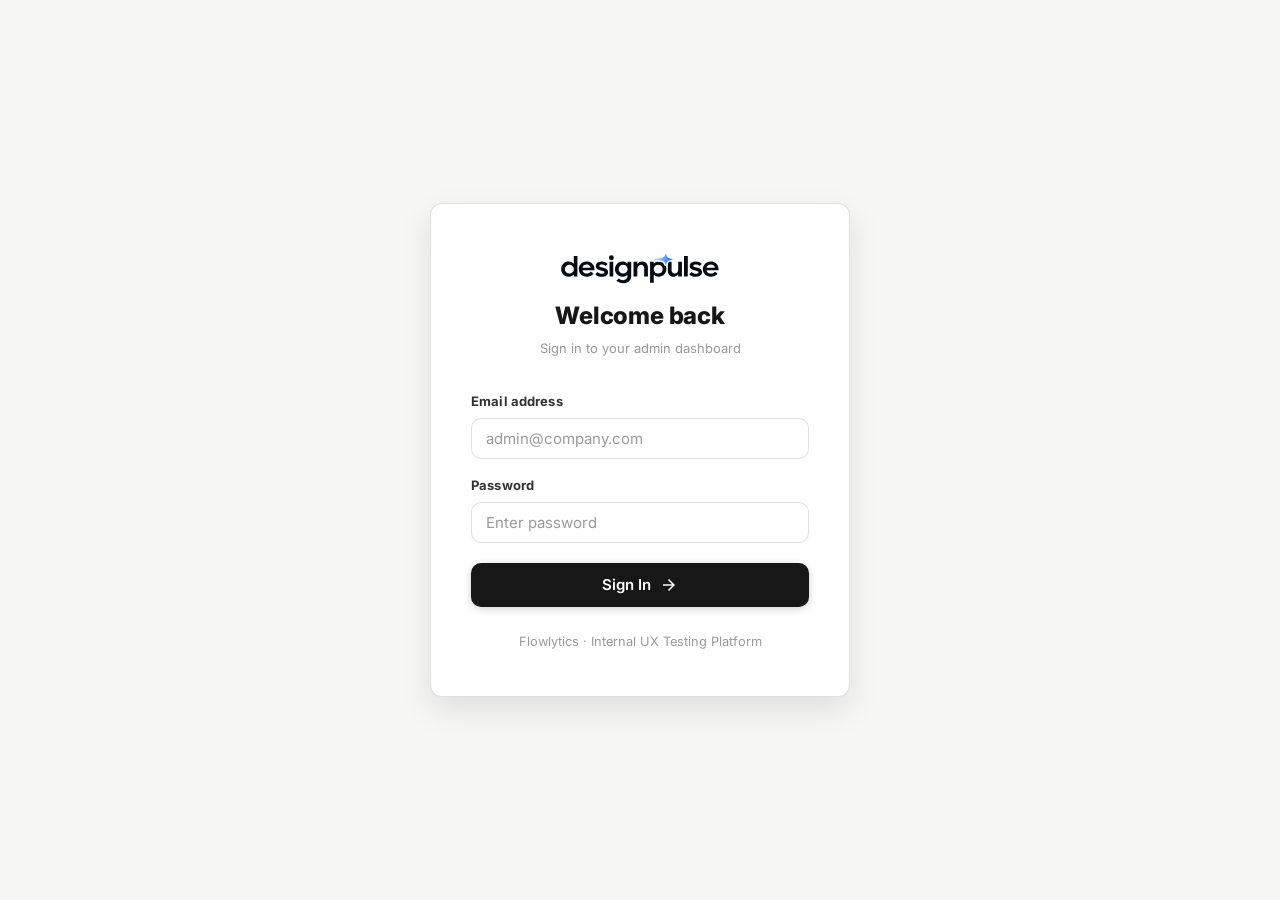
==== commit a3cdedff: "Migrate data layer from localStorage to Supabase backend Fixes cross-device/cross-browser test submi" ====
--- a/admin/index.html
+++ b/admin/index.html
@@ -276,21 +276,15 @@
       window.location.href = 'login.html';
     }
 
-    // Seed demo data
-    DTH.seedDemo();
-
     function handleLogout() {
       DTH.Auth.logout();
       window.location.href = 'login.html';
     }
 
-    function renderStats(studies) {
+    async function renderStats(studies) {
       const totalStudies = studies.length;
-      let totalTesters = 0;
-      studies.forEach(s => {
-        const stats = DTH.Analytics.studyStats(s.id);
-        totalTesters += stats.total;
-      });
+      const statsList = await Promise.all(studies.map(s => DTH.Analytics.studyStats(s.id)));
+      const totalTesters = statsList.reduce((sum, st) => sum + st.total, 0);
       const published = studies.filter(s => s.status === 'published').length;
 
       document.getElementById('header-stats').innerHTML = `
@@ -327,8 +321,8 @@
         title: 'Close Study', confirmText: 'Close Study', cancelText: 'Cancel', danger: true
       });
       if (ok) {
-        DTH.Studies.close(id);
-        renderPage();
+        await DTH.Studies.close(id);
+        await renderPage();
         UI.toast('Study closed', 'info');
       }
     }
@@ -339,8 +333,8 @@
         title: 'Delete Study', confirmText: 'Delete', cancelText: 'Cancel', danger: true
       });
       if (ok) {
-        DTH.Studies.delete(id);
-        renderPage();
+        await DTH.Studies.delete(id);
+        await renderPage();
         UI.toast('Study deleted', 'info');
       }
     }
@@ -382,8 +376,8 @@
       `;
     }
 
-    function renderStudyCard(study) {
-      const stats = DTH.Analytics.studyStats(study.id);
+    async function renderStudyCard(study) {
+      const stats = await DTH.Analytics.studyStats(study.id);
       const flowCount = (study.flows || []).length;
 
       return `
@@ -419,8 +413,8 @@
       `;
     }
 
-    function renderStudyListRow(study) {
-      const stats = DTH.Analytics.studyStats(study.id);
+    async function renderStudyListRow(study) {
+      const stats = await DTH.Analytics.studyStats(study.id);
       const flowCount = (study.flows || []).length;
 
       return `
@@ -450,12 +444,21 @@
       `;
     }
 
-    function renderPage() {
-      const allStudies = DTH.Studies.getAll().sort((a, b) => new Date(b.created_at) - new Date(a.created_at));
-      renderStats(allStudies);
-
+    async function renderPage() {
       const grid = document.getElementById('studies-grid');
       grid.className = viewMode === 'list' ? 'studies-list' : 'studies-grid';
+      grid.innerHTML = '<div style="text-align:center;padding:60px 20px;color:var(--text-muted)">Loading...</div>';
+
+      let allStudies;
+      try {
+        allStudies = await DTH.Studies.getAll();
+      } catch (err) {
+        console.error(err);
+        grid.innerHTML = '<div style="grid-column:1/-1;text-align:center;padding:60px 20px;color:var(--text-danger)">Could not load studies. Check your connection and try again.</div>';
+        return;
+      }
+
+      await renderStats(allStudies);
 
       if (allStudies.length === 0) {
         grid.innerHTML = `
@@ -481,7 +484,9 @@
         return;
       }
 
-      grid.innerHTML = studies.map(viewMode === 'list' ? renderStudyListRow : renderStudyCard).join('');
+      const renderFn = viewMode === 'list' ? renderStudyListRow : renderStudyCard;
+      const cards = await Promise.all(studies.map(renderFn));
+      grid.innerHTML = cards.join('');
     }
 
     renderPage();
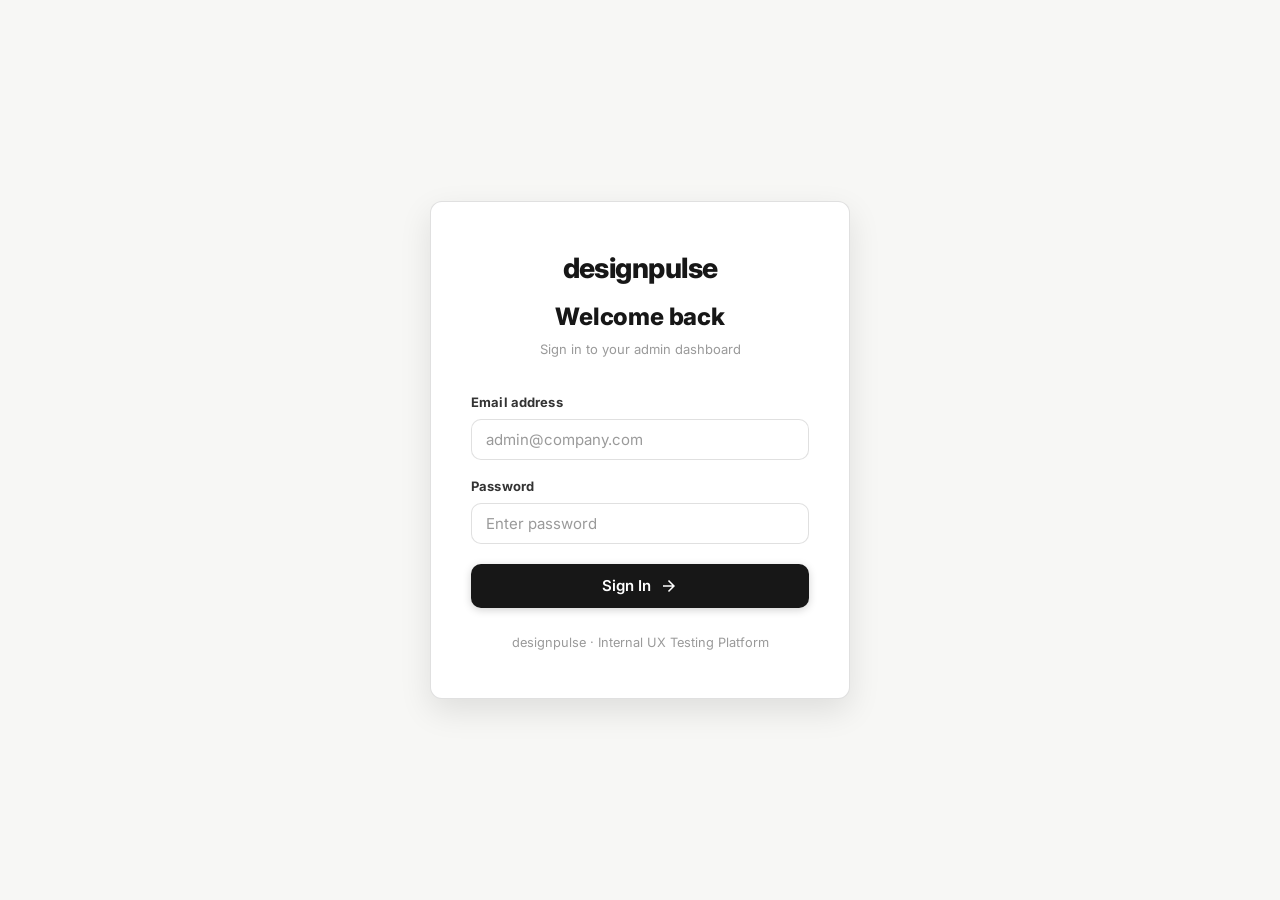
==== commit 4de3cc0d: "Rename product to designpulse, add autosave to study builder Replaced the Flowlytics wordmark/text e" ====
--- a/admin/index.html
+++ b/admin/index.html
@@ -3,8 +3,8 @@
 <head>
   <meta charset="UTF-8">
   <meta name="viewport" content="width=device-width, initial-scale=1.0">
-  <title>Dashboard · Flowlytics</title>
-  <meta name="description" content="Admin dashboard for Flowlytics - manage your UX testing studies">
+  <title>Dashboard · designpulse</title>
+  <meta name="description" content="Admin dashboard for designpulse - manage your UX testing studies">
   <link rel="stylesheet" href="../css/globals.css">
   <style>
     .study-card {
@@ -198,7 +198,7 @@
     <aside class="sidebar" id="sidebar">
       <div class="sidebar-logo">
         <div class="logo-mark">
-          <img src="../flowlytics.svg" alt="Flowlytics" class="logo-wordmark">
+          <span class="logo-wordmark">designpulse</span>
         </div>
       </div>
       <nav class="sidebar-nav">
--- a/css/globals.css
+++ b/css/globals.css
@@ -1,4 +1,4 @@
-/* ===== FLOWLYTICS - GLOBAL DESIGN SYSTEM (neutral SaaS theme) ===== */
+/* ===== DESIGNPULSE - GLOBAL DESIGN SYSTEM (neutral SaaS theme) ===== */
 
 @import url('https://fonts.googleapis.com/css2?family=Material+Symbols+Outlined:opsz,wght,FILL,GRAD@20..48,300..500,0..1,-25..0&display=block');
 @import url('https://fonts.googleapis.com/css2?family=Inter:ital,opsz,wght@0,14..32,100..900;1,14..32,100..900&display=swap');
@@ -157,8 +157,10 @@
 }
 
 .logo-wordmark {
-  width: 132px;
-  height: auto;
+  font-size: 1.25rem;
+  font-weight: 800;
+  letter-spacing: -0.02em;
+  color: var(--text-primary);
   display: block;
 }
 
@@ -894,20 +896,9 @@
 .empty-state-title { font-size: 1.125rem; font-weight: 700; color: var(--text-secondary); margin-bottom: 6px; }
 .empty-state-desc { font-size: 0.9rem; color: var(--text-tertiary); }
 
-/* ===== UNSAVED INDICATOR ===== */
-.unsaved-banner {
-  display: flex;
-  align-items: center;
-  justify-content: space-between;
-  padding: 10px 20px;
-  background: rgba(245,158,11,0.08);
-  border: 1px solid rgba(245,158,11,0.25);
-  border-radius: var(--radius-md);
-  margin-bottom: 20px;
-  gap: 12px;
-}
-
-.unsaved-banner-text { font-size: 0.875rem; color: var(--text-warning); font-weight: 600; display: flex; align-items: center; gap: 6px; }
+/* ===== AUTOSAVE STATUS ===== */
+.save-status { font-size: 0.875rem; color: var(--text-tertiary); display: flex; align-items: center; gap: 6px; }
+.save-status .spinner { width: 13px; height: 13px; border-width: 2px; }
 
 /* ===== DIVIDER ===== */
 .divider { height: 1px; background: var(--border-subtle); margin: 20px 0; }
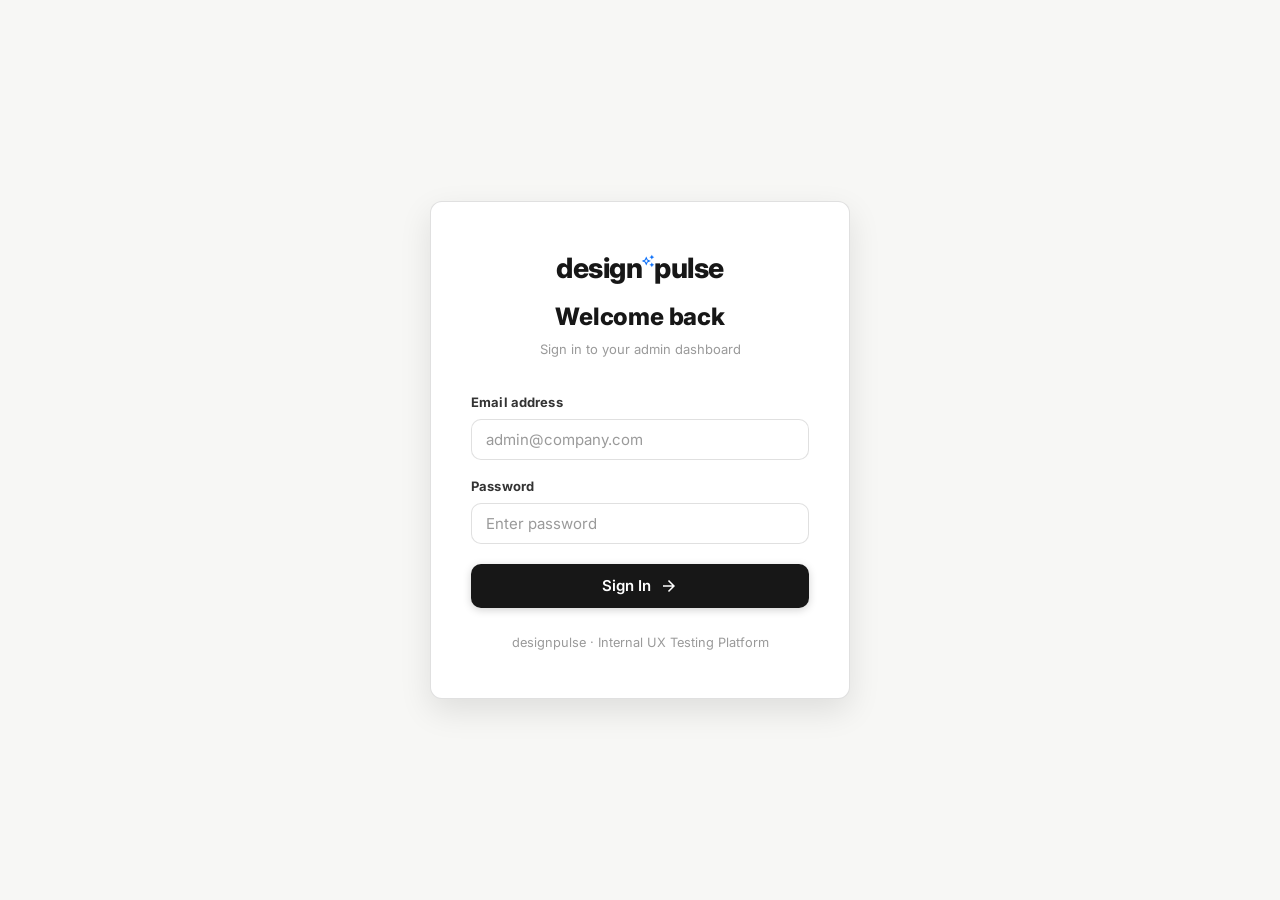
==== commit 068b137a: "Add a blue spark accent to the designpulse wordmark Built directly in code (Material Symbols "auto_a" ====
--- a/admin/index.html
+++ b/admin/index.html
@@ -198,7 +198,7 @@
     <aside class="sidebar" id="sidebar">
       <div class="sidebar-logo">
         <div class="logo-mark">
-          <span class="logo-wordmark">designpulse</span>
+          <span class="logo-wordmark">design<span class="logo-spark material-symbols-outlined" aria-hidden="true">auto_awesome</span>pulse</span>
         </div>
       </div>
       <nav class="sidebar-nav">
--- a/css/globals.css
+++ b/css/globals.css
@@ -164,6 +164,14 @@
   display: block;
 }
 
+.logo-spark {
+  font-size: 0.5em;
+  color: #0b6ff9;
+  vertical-align: super;
+  margin: 0 -0.06em;
+  line-height: 1;
+}
+
 .sidebar-nav {
   padding: 16px 12px;
   flex: 1;
@@ -832,6 +840,13 @@
 .choice-indicator-check { font-size: 12px !important; color: white; }
 
 .checkbox-indicator { border-radius: 5px; }
+
+.choice-color-swatch {
+  width: 16px; height: 16px;
+  border-radius: 50%;
+  border: 1px solid rgba(0,0,0,0.15);
+  flex-shrink: 0;
+}
 
 /* Yes/No */
 .yesno-group { display: flex; gap: 10px; }
@@ -1215,7 +1230,9 @@
   .study-intro-card { padding: 36px 24px; }
   .login-card { padding: 32px 24px; }
   .grid-2, .grid-3 { grid-template-columns: 1fr; }
-  .figma-embed-frame { width: 100%; }
+  .figma-wrapper { width: 100%; }
+  .figma-embed-frame { width: 85%; margin: 0 auto; overflow: hidden; }
+  .figma-embed-frame iframe { height: auto; aspect-ratio: 420 / 820; }
   .flow-card-actions { flex-wrap: wrap; }
   .page-header { flex-direction: column; }
 }
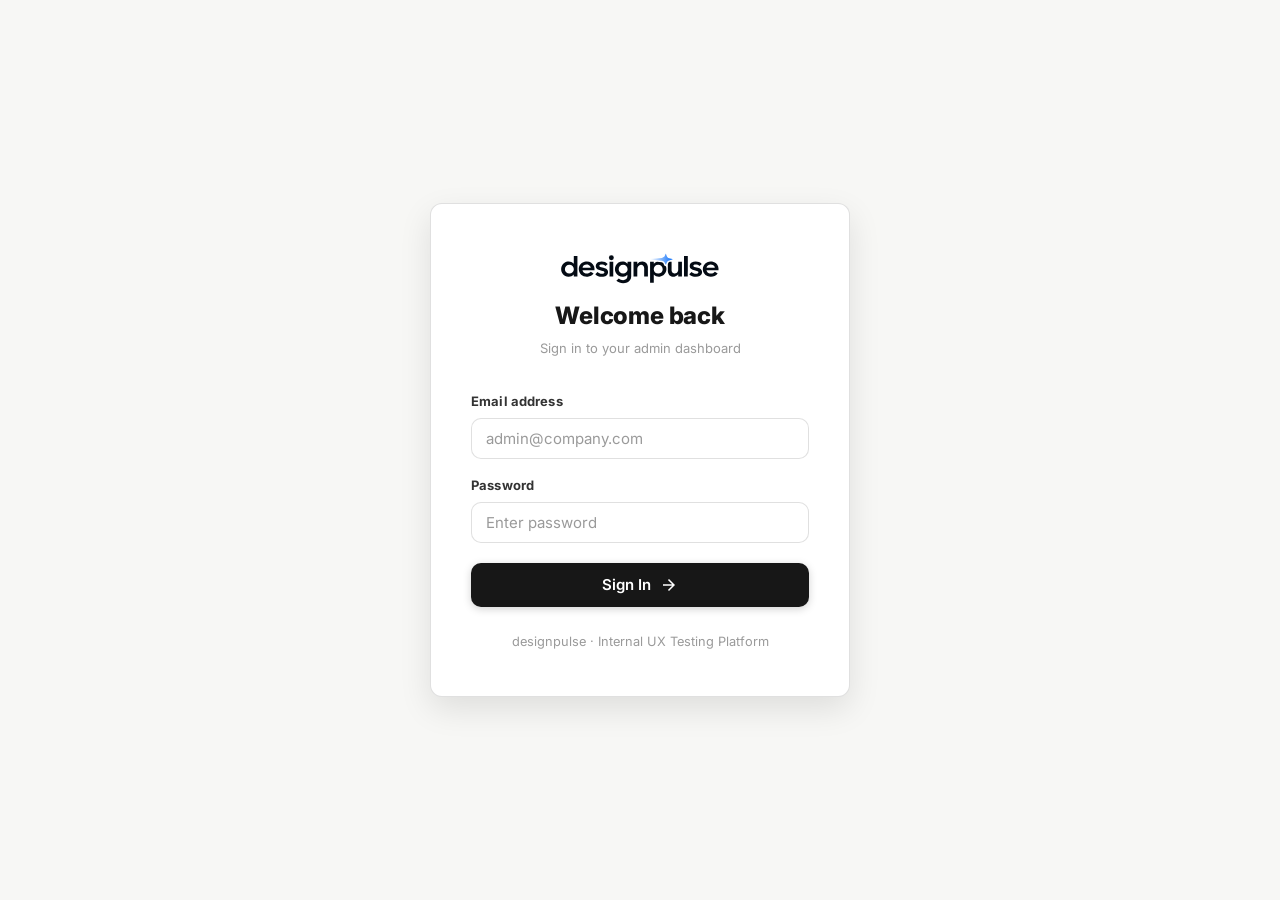
==== commit 9803c6aa: "Wire in designpulse.svg as the logo, replacing the sparkle-text mark Restored <img> tags (login, sid" ====
--- a/admin/index.html
+++ b/admin/index.html
@@ -198,7 +198,7 @@
     <aside class="sidebar" id="sidebar">
       <div class="sidebar-logo">
         <div class="logo-mark">
-          <span class="logo-wordmark">design<span class="logo-spark material-symbols-outlined" aria-hidden="true">auto_awesome</span>pulse</span>
+          <img src="../designpulse.svg?v=1" alt="designpulse" class="logo-wordmark">
         </div>
       </div>
       <nav class="sidebar-nav">
--- a/css/globals.css
+++ b/css/globals.css
@@ -157,19 +157,9 @@
 }
 
 .logo-wordmark {
-  font-size: 1.25rem;
-  font-weight: 800;
-  letter-spacing: -0.02em;
-  color: var(--text-primary);
+  width: 132px;
+  height: auto;
   display: block;
-}
-
-.logo-spark {
-  font-size: 0.5em;
-  color: #0b6ff9;
-  vertical-align: super;
-  margin: 0 -0.06em;
-  line-height: 1;
 }
 
 .sidebar-nav {
